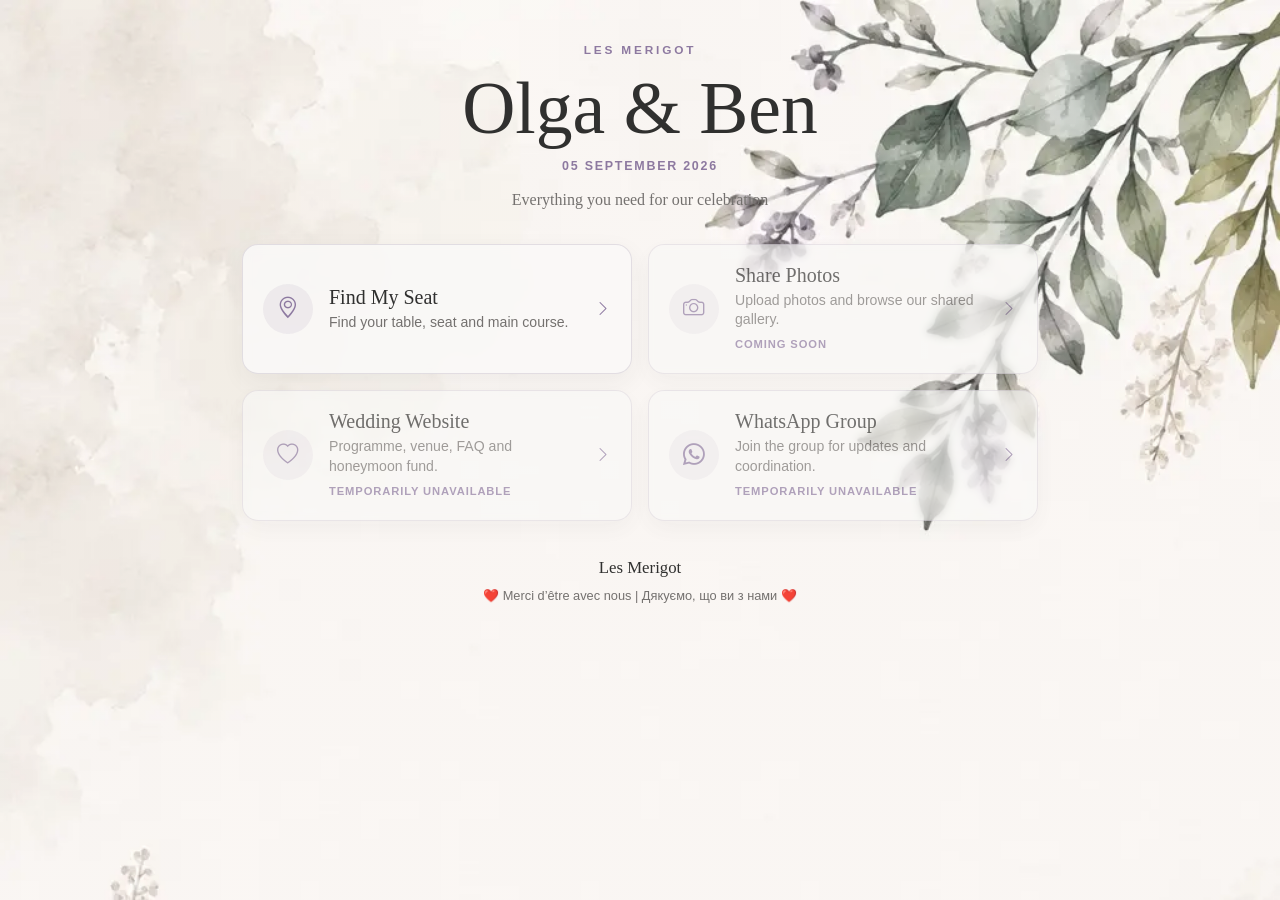
==== index.html @ 55fa8c49 "edited footer" ====
<!DOCTYPE html>
<html lang="en">
<head>
    <meta charset="UTF-8">

    <meta
        name="viewport"
        content="width=device-width, initial-scale=1"
    >

    <meta
        name="description"
        content="Les Merigot Wedding Hub"
    >

    <title>Les Merigot Wedding Hub</title>

    <link
        href="https://cdn.jsdelivr.net/npm/bootstrap@5.3.7/dist/css/bootstrap.min.css"
        rel="stylesheet"
    >

    <link
        href="https://cdn.jsdelivr.net/npm/bootstrap-icons@1.13.1/font/bootstrap-icons.css"
        rel="stylesheet"
    >

    <link rel="stylesheet" href="style.css">
</head>

<body>

<main class="wedding-hub">

    <header class="wedding-header text-center">

        <p class="hub-brand">
            LES MERIGOT
        </p>

        <h1
            id="weddingName"
            class="couple-title"
        >
            Olga &amp; Ben
        </h1>

        <p
            id="weddingDate"
            class="wedding-date"
        >
            05 September 2026
        </p>

        <p class="wedding-subtitle">
            Everything you need for our celebration
        </p>

    </header>

    <section
        class="container wedding-menu"
        aria-label="Wedding Hub"
    >

        <div class="row g-3 justify-content-center">

            <!-- Find My Seat -->

            <div class="col-12 col-md-6">

                <a
                    href="seat.html"
                    class="feature-link"
                    aria-label="Find your seat"
                >

                    <article class="feature-card">

                        <div class="feature-icon-wrapper">
                            <i
                                class="bi bi-geo-alt"
                                aria-hidden="true"
                            ></i>
                        </div>

                        <div class="feature-content">

                            <h2>Find My Seat</h2>

                            <p>
                                Find your table, seat and main course.
                            </p>

                        </div>

                        <i
                            class="bi bi-chevron-right feature-arrow"
                            aria-hidden="true"
                        ></i>

                    </article>

                </a>

            </div>

            <!-- Share Photos -->

            <div class="col-12 col-md-6">

                <a
                    id="photoUploadLink"
                    href="#"
                    class="feature-link feature-disabled"
                    aria-label="Share wedding photos"
                    aria-disabled="true"
                >

                    <article class="feature-card">

                        <div class="feature-icon-wrapper">
                            <i
                                class="bi bi-camera"
                                aria-hidden="true"
                            ></i>
                        </div>

                        <div class="feature-content">

                            <h2>Share Photos</h2>

                            <p>
                                Upload photos and browse our shared gallery.
                            </p>

                            <span
                                id="photoStatus"
                                class="coming-soon"
                            >
                                Loading
                            </span>

                        </div>

                        <i
                            class="bi bi-chevron-right feature-arrow"
                            aria-hidden="true"
                        ></i>

                    </article>

                </a>

            </div>

            <!-- Wedding Website -->

            <div class="col-12 col-md-6">

                <a
                    id="weddingWebsiteLink"
                    href="#"
                    class="feature-link feature-disabled"
                    aria-label="Open our wedding website"
                    aria-disabled="true"
                >

                    <article class="feature-card">

                        <div class="feature-icon-wrapper">
                            <i
                                class="bi bi-heart"
                                aria-hidden="true"
                            ></i>
                        </div>

                        <div class="feature-content">

                            <h2>Wedding Website</h2>

                            <p>
                                Programme, venue, FAQ and honeymoon fund.
                            </p>

                            <span
                                id="websiteStatus"
                                class="coming-soon"
                            >
                                Loading
                            </span>

                        </div>

                        <i
                            class="bi bi-chevron-right feature-arrow"
                            aria-hidden="true"
                        ></i>

                    </article>

                </a>

            </div>

            <!-- WhatsApp -->

            <div class="col-12 col-md-6">

                <a
                    id="whatsappGroupLink"
                    href="#"
                    class="feature-link feature-disabled"
                    aria-label="Join our WhatsApp group"
                    aria-disabled="true"
                >

                    <article class="feature-card">

                        <div class="feature-icon-wrapper">
                            <i
                                class="bi bi-whatsapp"
                                aria-hidden="true"
                            ></i>
                        </div>

                        <div class="feature-content">

                            <h2>WhatsApp Group</h2>

                            <p>
                                Join the group for updates and coordination.
                            </p>

                            <span
                                id="whatsappStatus"
                                class="coming-soon"
                            >
                                Loading
                            </span>

                        </div>

                        <i
                            class="bi bi-chevron-right feature-arrow"
                            aria-hidden="true"
                        ></i>

                    </article>

                </a>

            </div>

        </div>

    </section>

    <footer class="wedding-footer text-center">

        <p>
            Les Merigot
        </p>

        <span>
           ❤️ Merci d’être avec nous |  Дякуємо, що ви з нами ❤️
        </span>

    </footer>

</main>

<script src="config.js"></script>
<script src="app.js"></script>

</body>
</html>
---- style.css ----
:root {
    --background: #f4f3f1;
    --surface: rgba(250, 249, 247, 0.88);

    --lavender: #8d79a0;
    --lavender-dark: #746386;

    --botanical: #68705a;
    --botanical-soft: #dfe1da;

    --text-dark: #30302f;
    --text-muted: #74716f;

    --border: rgba(116, 99, 134, 0.18);

    --shadow:
        0 8px 24px rgba(48, 48, 47, 0.06);
}


/* --------------------------------------------------
   GLOBAL
-------------------------------------------------- */

* {
    box-sizing: border-box;
}

html {
    min-height: 100%;
}

body {
    min-height: 100vh;
    margin: 0;

    background-color: var(--background);

    background-image:
        linear-gradient(
            rgba(244, 243, 241, 0.08),
            rgba(244, 243, 241, 0.08)
        ),
        url("backdrop.webp");

    background-repeat: no-repeat;
    background-position: center top;
    background-size: cover;
    background-attachment: fixed;

    color: var(--text-dark);

    font-family:
        Arial,
        Helvetica,
        sans-serif;
}

a {
    color: inherit;
}


/* --------------------------------------------------
   WEDDING HUB
-------------------------------------------------- */

.wedding-hub {
    min-height: 100vh;
    padding: 42px 0 30px;
}


/* --------------------------------------------------
   HEADER
-------------------------------------------------- */

.wedding-header {
    width: min(90%, 680px);
    margin: 0 auto 32px;
    text-align: center;
}


/* LES MERIGOT */

.hub-brand {
    margin: 0 0 10px;

    color: var(--lavender);

    font-size: 0.74rem;
    font-weight: 700;

    letter-spacing: 0.24em;
    text-transform: uppercase;
}


/* OLGA & BENJAMIN */

.couple-title {
    margin: 0 0 10px;

    color: var(--text-dark);

    font-family:
        Georgia,
        "Times New Roman",
        serif;

    font-size: clamp(2.6rem, 9vw, 4.6rem);

    font-weight: 400;
    line-height: 1.05;
}


/* DATE */

.wedding-date {
    margin: 0 0 12px;

    color: var(--lavender);

    font-size: 0.78rem;
    font-weight: 600;

    letter-spacing: 0.14em;
    text-transform: uppercase;
}


/* SUBTITLE */

.wedding-subtitle {
    margin: 0;

    color: var(--text-muted);

    font-family:
        Georgia,
        "Times New Roman",
        serif;

    font-size: 1rem;
    line-height: 1.5;
}


/* --------------------------------------------------
   MENU
-------------------------------------------------- */

.wedding-menu {
    width: min(100%, 820px);
}


/* --------------------------------------------------
   FEATURE LINKS
-------------------------------------------------- */

.feature-link {
    display: block;
    height: 100%;

    color: inherit;
    text-decoration: none;
}


/* --------------------------------------------------
   FEATURE CARDS
-------------------------------------------------- */

.feature-card {
    display: flex;
    align-items: center;

    height: 100%;
    min-height: 112px;

    padding: 18px 20px;

    border: 1px solid var(--border);
    border-radius: 16px;

    background: var(--surface);

    box-shadow: var(--shadow);

    -webkit-backdrop-filter: blur(4px);
    backdrop-filter: blur(4px);

    transition:
        transform 180ms ease,
        box-shadow 180ms ease,
        border-color 180ms ease;
}


.feature-link:not(.feature-disabled):hover .feature-card,
.feature-link:not(.feature-disabled):focus-visible .feature-card {
    transform: translateY(-2px);

    border-color:
        rgba(141, 121, 160, 0.42);

    box-shadow:
        0 12px 28px
        rgba(48, 48, 47, 0.10);
}


.feature-link:focus-visible {
    border-radius: 16px;

    outline:
        3px solid
        rgba(141, 121, 160, 0.28);

    outline-offset: 3px;
}


/* --------------------------------------------------
   DISABLED CARD
-------------------------------------------------- */

.feature-disabled {
    cursor: default;
    pointer-events: none;
}

.feature-disabled .feature-card {
    opacity: 0.68;
}


/* --------------------------------------------------
   CARD ICON
-------------------------------------------------- */

.feature-icon-wrapper {
    display: grid;

    flex: 0 0 50px;

    width: 50px;
    height: 50px;

    margin-right: 16px;

    place-items: center;

    border-radius: 50%;

    background:
        rgba(141, 121, 160, 0.10);

    color: var(--lavender);

    font-size: 1.35rem;
}


/* --------------------------------------------------
   CARD CONTENT
-------------------------------------------------- */

.feature-content {
    flex: 1;
    min-width: 0;
}


.feature-content h2 {
    margin: 0 0 4px;

    color: var(--text-dark);

    font-family:
        Georgia,
        "Times New Roman",
        serif;

    font-size: 1.25rem;
    font-weight: 400;
}


.feature-content p {
    margin: 0;

    color: var(--text-muted);

    font-size: 0.88rem;
    line-height: 1.4;
}


/* --------------------------------------------------
   ARROW
-------------------------------------------------- */

.feature-arrow {
    margin-left: 14px;

    color: var(--lavender);

    font-size: 1rem;
}


/* --------------------------------------------------
   LOADING / COMING SOON
-------------------------------------------------- */

.coming-soon {
    display: inline-block;

    margin-top: 6px;

    color: var(--lavender);

    font-size: 0.70rem;
    font-weight: 700;

    letter-spacing: 0.08em;
    text-transform: uppercase;
}


/* --------------------------------------------------
   FOOTER
-------------------------------------------------- */

.wedding-footer {
    padding: 34px 20px 0;

    color: var(--text-muted);
}


.wedding-footer p {
    margin-bottom: 3px;

    color: var(--text-dark);

    font-family:
        Georgia,
        "Times New Roman",
        serif;

    font-size: 1.05rem;
}


.wedding-footer span {
    font-size: 0.80rem;
}


/* ==================================================
   FIND MY SEAT
================================================== */


/* GENERAL HEADINGS */

h1 {
    color: var(--text-dark);

    font-family:
        Georgia,
        "Times New Roman",
        serif;

    font-weight: 400;
}


/* --------------------------------------------------
   SEAT SEARCH CARD
-------------------------------------------------- */

.card {
    border: 1px solid var(--border);
    border-radius: 16px;

    background: var(--surface);

    box-shadow: var(--shadow);

    -webkit-backdrop-filter: blur(4px);
    backdrop-filter: blur(4px);
}


/* --------------------------------------------------
   SEARCH INPUT
-------------------------------------------------- */

.form-control {
    border:
        1px solid
        rgba(116, 99, 134, 0.22);

    border-radius: 12px;

    background:
        rgba(255, 255, 255, 0.88);

    color: var(--text-dark);
}


.form-control::placeholder {
    color: #969190;
}


.form-control:focus {
    border-color: var(--lavender);

    background:
        rgba(255, 255, 255, 0.95);

    box-shadow:
        0 0 0 0.2rem
        rgba(141, 121, 160, 0.14);

    outline: none;
}


/* --------------------------------------------------
   SEARCH RESULTS
-------------------------------------------------- */

.list-group-item {
    border-color: var(--border);

    background:
        rgba(250, 249, 247, 0.92);
}


.list-group-item-action:hover,
.list-group-item-action:focus {
    background:
        rgba(141, 121, 160, 0.08);
}


/* --------------------------------------------------
   BUTTONS
-------------------------------------------------- */

.btn-success {
    border-color: var(--lavender);

    background: var(--lavender);
}


.btn-success:hover,
.btn-success:focus {
    border-color: var(--lavender-dark);

    background: var(--lavender-dark);
}


.btn-outline-success {
    border-color: var(--lavender);

    color: var(--lavender-dark);
}


.btn-outline-success:hover,
.btn-outline-success:focus {
    border-color: var(--lavender);

    background: var(--lavender);

    color: #ffffff;
}


/* ==================================================
   MOBILE
================================================== */

@media (max-width: 575.98px) {

    body {
        background-position: center top;
        background-size: cover;
        background-attachment: scroll;
    }


    .wedding-hub {
        padding-top: 30px;
    }


    .wedding-header {
        margin-bottom: 24px;
    }


    .hub-brand {
        margin-bottom: 8px;

        font-size: 0.68rem;

        letter-spacing: 0.22em;
    }


    .couple-title {
        font-size: clamp(
            2.35rem,
            11vw,
            3.4rem
        );
    }


    .wedding-date {
        font-size: 0.72rem;
    }


    .wedding-subtitle {
        font-size: 0.92rem;
    }


    .feature-card {
        min-height: 104px;

        padding: 16px;

        border-radius: 14px;
    }


    .feature-icon-wrapper {
        flex-basis: 46px;

        width: 46px;
        height: 46px;

        margin-right: 13px;

        font-size: 1.18rem;
    }


    .feature-content h2 {
        font-size: 1.12rem;
    }


    .feature-content p {
        font-size: 0.82rem;
    }


    .feature-arrow {
        margin-left: 8px;
    }


    .wedding-footer {
        padding-top: 28px;
    }
}


/* ==================================================
   REDUCED MOTION
================================================== */

@media (prefers-reduced-motion: reduce) {

    *,
    *::before,
    *::after {
        scroll-behavior: auto !important;
        transition: none !important;
    }
}
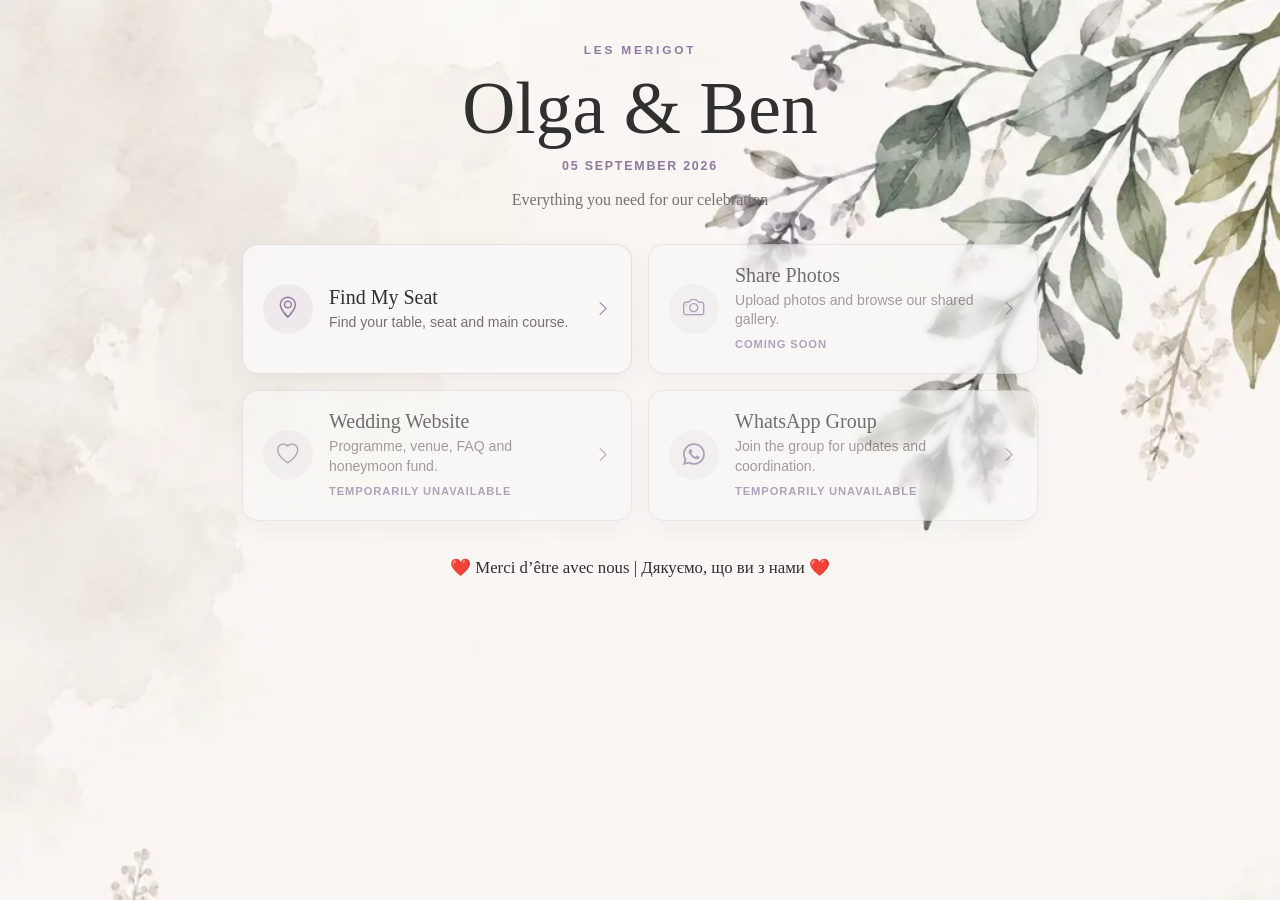
==== commit 912bc644: "changed footer" ====
--- a/index.html
+++ b/index.html
@@ -259,12 +259,9 @@
     <footer class="wedding-footer text-center">
 
         <p>
-            Les Merigot
-        </p>
-
-        <span>
            ❤️ Merci d’être avec nous |  Дякуємо, що ви з нами ❤️
-        </span>
+        </p>
+        
 
     </footer>
 
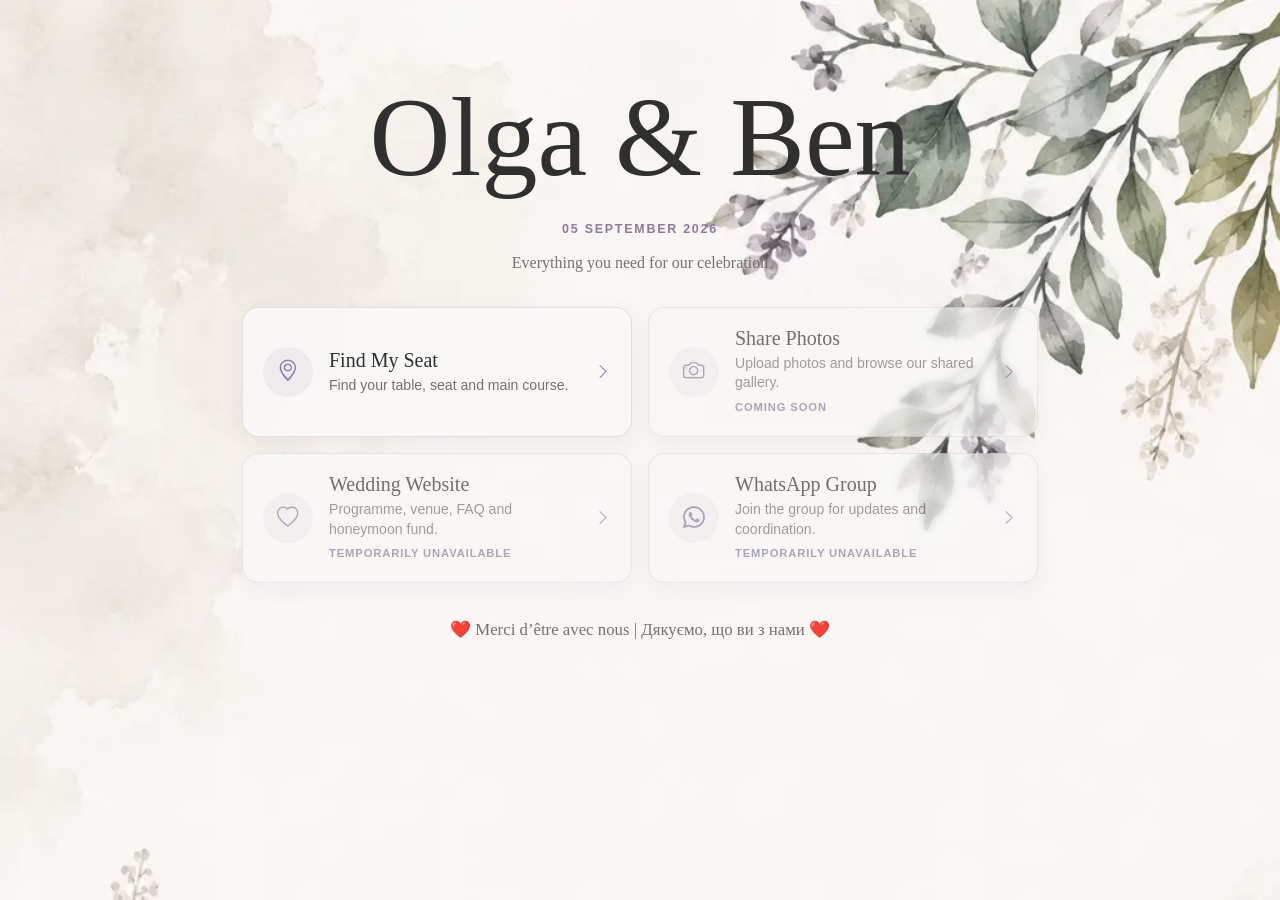
==== commit bd9a3193: "changed font" ====
--- a/index.html
+++ b/index.html
@@ -24,7 +24,13 @@
         href="https://cdn.jsdelivr.net/npm/bootstrap-icons@1.13.1/font/bootstrap-icons.css"
         rel="stylesheet"
     >
-
+    <link rel="preconnect" href="https://fonts.googleapis.com">
+    <link rel="preconnect" href="https://fonts.gstatic.com" crossorigin>
+
+    <link
+        href="https://fonts.googleapis.com/css2?family=Italianno&display=swap"
+        rel="stylesheet"
+    >   
     <link rel="stylesheet" href="style.css">
 </head>
 
@@ -33,10 +39,6 @@
 <main class="wedding-hub">
 
     <header class="wedding-header text-center">
-
-        <p class="hub-brand">
-            LES MERIGOT
-        </p>
 
         <h1
             id="weddingName"
--- a/style.css
+++ b/style.css
@@ -1,3 +1,12 @@
+@font-face {
+    font-family: "Scriptina";
+    src: url("https://d1mviimjnzagon.cloudfront.net/fonts/scriptina/v1/scriptina.woff2")
+         format("woff2");
+    font-weight: normal;
+    font-style: normal;
+    font-display: swap;
+}
+
 :root {
     --background: #f4f3f1;
     --surface: rgba(250, 249, 247, 0.88);
@@ -77,15 +86,18 @@
 
 .wedding-header {
     width: min(90%, 680px);
+
     margin: 0 auto 32px;
-    text-align: center;
-}
-
-
-/* LES MERIGOT */
+
+    padding-top: 45px;
+}
+
+
+
+/* LES MERIGOT 
 
 .hub-brand {
-    margin: 0 0 10px;
+    margin: 0 0 50px;
 
     color: var(--lavender);
 
@@ -100,191 +112,188 @@
 /* OLGA & BENJAMIN */
 
 .couple-title {
-    margin: 0 0 10px;
+    margin: 0 0 32px;
 
     color: var(--text-dark);
+
+    font-family: "Scriptina", cursive;
+
+    font-size: clamp(4.5rem, 15vw, 7rem);
+
+    font-weight: 400;
+    line-height: 0.9;
+}
+
+
+/* DATE */
+
+.wedding-date {
+    margin: 0 0 12px;
+
+    color: var(--lavender);
+
+    font-size: 0.78rem;
+    font-weight: 600;
+
+    letter-spacing: 0.14em;
+    text-transform: uppercase;
+}
+
+
+/* SUBTITLE */
+
+.wedding-subtitle {
+    margin: 0;
+
+    color: var(--text-muted);
 
     font-family:
         Georgia,
         "Times New Roman",
         serif;
 
-    font-size: clamp(2.6rem, 9vw, 4.6rem);
-
-    font-weight: 400;
-    line-height: 1.05;
-}
-
-
-/* DATE */
-
-.wedding-date {
-    margin: 0 0 12px;
+    font-size: 1rem;
+    line-height: 1.5;
+}
+
+
+/* --------------------------------------------------
+   MENU
+-------------------------------------------------- */
+
+.wedding-menu {
+    width: min(100%, 820px);
+}
+
+
+/* --------------------------------------------------
+   FEATURE LINKS
+-------------------------------------------------- */
+
+.feature-link {
+    display: block;
+    height: 100%;
+
+    color: inherit;
+    text-decoration: none;
+}
+
+
+/* --------------------------------------------------
+   FEATURE CARDS
+-------------------------------------------------- */
+
+.feature-card {
+    display: flex;
+    align-items: center;
+
+    height: 100%;
+    min-height: 112px;
+
+    padding: 18px 20px;
+
+    border: 1px solid var(--border);
+    border-radius: 16px;
+
+    background: var(--surface);
+
+    box-shadow: var(--shadow);
+
+    -webkit-backdrop-filter: blur(4px);
+    backdrop-filter: blur(4px);
+
+    transition:
+        transform 180ms ease,
+        box-shadow 180ms ease,
+        border-color 180ms ease;
+}
+
+
+.feature-link:not(.feature-disabled):hover .feature-card,
+.feature-link:not(.feature-disabled):focus-visible .feature-card {
+    transform: translateY(-2px);
+
+    border-color:
+        rgba(141, 121, 160, 0.42);
+
+    box-shadow:
+        0 12px 28px
+        rgba(48, 48, 47, 0.10);
+}
+
+
+.feature-link:focus-visible {
+    border-radius: 16px;
+
+    outline:
+        3px solid
+        rgba(141, 121, 160, 0.28);
+
+    outline-offset: 3px;
+}
+
+
+/* --------------------------------------------------
+   DISABLED CARD
+-------------------------------------------------- */
+
+.feature-disabled {
+    cursor: default;
+    pointer-events: none;
+}
+
+.feature-disabled .feature-card {
+    opacity: 0.68;
+}
+
+
+/* --------------------------------------------------
+   CARD ICON
+-------------------------------------------------- */
+
+.feature-icon-wrapper {
+    display: grid;
+
+    flex: 0 0 50px;
+
+    width: 50px;
+    height: 50px;
+
+    margin-right: 16px;
+
+    place-items: center;
+
+    border-radius: 50%;
+
+    background:
+        rgba(141, 121, 160, 0.10);
 
     color: var(--lavender);
 
-    font-size: 0.78rem;
-    font-weight: 600;
-
-    letter-spacing: 0.14em;
-    text-transform: uppercase;
-}
-
-
-/* SUBTITLE */
-
-.wedding-subtitle {
-    margin: 0;
-
-    color: var(--text-muted);
+    font-size: 1.35rem;
+}
+
+
+/* --------------------------------------------------
+   CARD CONTENT
+-------------------------------------------------- */
+
+.feature-content {
+    flex: 1;
+    min-width: 0;
+}
+
+
+.feature-content h2 {
+    margin: 0 0 4px;
+
+    color: var(--text-dark);
 
     font-family:
         Georgia,
         "Times New Roman",
         serif;
 
-    font-size: 1rem;
-    line-height: 1.5;
-}
-
-
-/* --------------------------------------------------
-   MENU
--------------------------------------------------- */
-
-.wedding-menu {
-    width: min(100%, 820px);
-}
-
-
-/* --------------------------------------------------
-   FEATURE LINKS
--------------------------------------------------- */
-
-.feature-link {
-    display: block;
-    height: 100%;
-
-    color: inherit;
-    text-decoration: none;
-}
-
-
-/* --------------------------------------------------
-   FEATURE CARDS
--------------------------------------------------- */
-
-.feature-card {
-    display: flex;
-    align-items: center;
-
-    height: 100%;
-    min-height: 112px;
-
-    padding: 18px 20px;
-
-    border: 1px solid var(--border);
-    border-radius: 16px;
-
-    background: var(--surface);
-
-    box-shadow: var(--shadow);
-
-    -webkit-backdrop-filter: blur(4px);
-    backdrop-filter: blur(4px);
-
-    transition:
-        transform 180ms ease,
-        box-shadow 180ms ease,
-        border-color 180ms ease;
-}
-
-
-.feature-link:not(.feature-disabled):hover .feature-card,
-.feature-link:not(.feature-disabled):focus-visible .feature-card {
-    transform: translateY(-2px);
-
-    border-color:
-        rgba(141, 121, 160, 0.42);
-
-    box-shadow:
-        0 12px 28px
-        rgba(48, 48, 47, 0.10);
-}
-
-
-.feature-link:focus-visible {
-    border-radius: 16px;
-
-    outline:
-        3px solid
-        rgba(141, 121, 160, 0.28);
-
-    outline-offset: 3px;
-}
-
-
-/* --------------------------------------------------
-   DISABLED CARD
--------------------------------------------------- */
-
-.feature-disabled {
-    cursor: default;
-    pointer-events: none;
-}
-
-.feature-disabled .feature-card {
-    opacity: 0.68;
-}
-
-
-/* --------------------------------------------------
-   CARD ICON
--------------------------------------------------- */
-
-.feature-icon-wrapper {
-    display: grid;
-
-    flex: 0 0 50px;
-
-    width: 50px;
-    height: 50px;
-
-    margin-right: 16px;
-
-    place-items: center;
-
-    border-radius: 50%;
-
-    background:
-        rgba(141, 121, 160, 0.10);
-
-    color: var(--lavender);
-
-    font-size: 1.35rem;
-}
-
-
-/* --------------------------------------------------
-   CARD CONTENT
--------------------------------------------------- */
-
-.feature-content {
-    flex: 1;
-    min-width: 0;
-}
-
-
-.feature-content h2 {
-    margin: 0 0 4px;
-
-    color: var(--text-dark);
-
-    font-family:
-        Georgia,
-        "Times New Roman",
-        serif;
-
     font-size: 1.25rem;
     font-weight: 400;
 }
@@ -346,7 +355,7 @@
 .wedding-footer p {
     margin-bottom: 3px;
 
-    color: var(--text-dark);
+    color: var(--text-muted);
 
     font-family:
         Georgia,
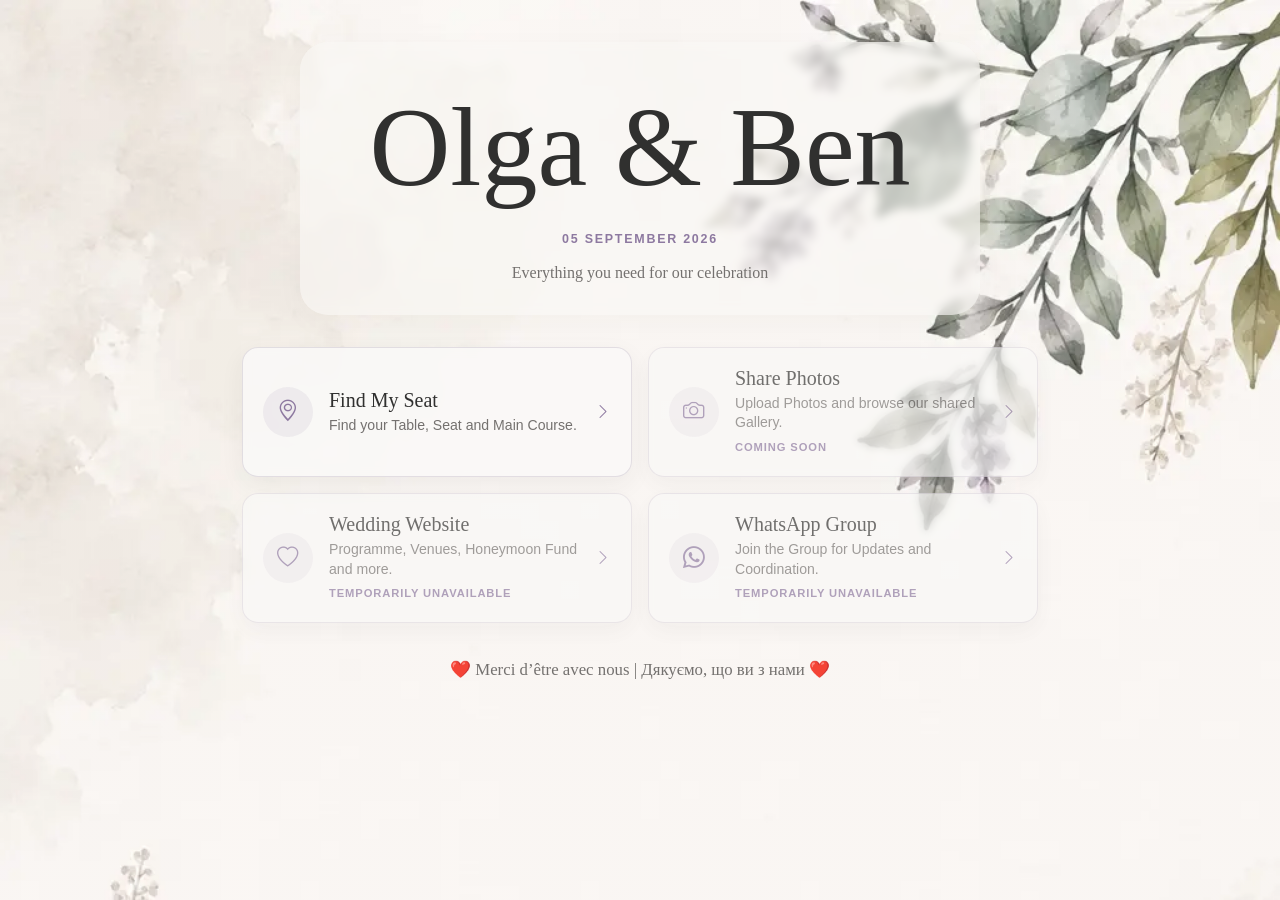
==== commit 59b2df54: "added backgroung for the header" ====
--- a/index.html
+++ b/index.html
@@ -91,7 +91,7 @@
                             <h2>Find My Seat</h2>
 
                             <p>
-                                Find your table, seat and main course.
+                                Find your Table, Seat and Main Course.
                             </p>
 
                         </div>
@@ -133,7 +133,7 @@
                             <h2>Share Photos</h2>
 
                             <p>
-                                Upload photos and browse our shared gallery.
+                                Upload Photos and browse our shared Gallery.
                             </p>
 
                             <span
@@ -182,7 +182,7 @@
                             <h2>Wedding Website</h2>
 
                             <p>
-                                Programme, venue, FAQ and honeymoon fund.
+                                Programme, Venues, Honeymoon Fund and more.
                             </p>
 
                             <span
@@ -231,7 +231,7 @@
                             <h2>WhatsApp Group</h2>
 
                             <p>
-                                Join the group for updates and coordination.
+                                Join the Group for Updates and Coordination.
                             </p>
 
                             <span
--- a/style.css
+++ b/style.css
@@ -89,7 +89,22 @@
 
     margin: 0 auto 32px;
 
-    padding-top: 45px;
+    padding:
+        55px
+        28px
+        30px;
+
+    background:
+        rgba(248, 247, 244, 0.62);
+
+    border-radius: 28px;
+
+    box-shadow:
+        0 8px 30px
+        rgba(48, 48, 47, 0.03);
+
+    -webkit-backdrop-filter: blur(5px);
+    backdrop-filter: blur(5px);
 }
 
 
@@ -518,8 +533,18 @@
 
 
     .wedding-header {
-        margin-bottom: 24px;
-    }
+        width: calc(100% - 32px);
+
+        margin: 0 auto 24px;
+
+        padding:
+            48px
+            18px
+            24px;
+
+        border-radius: 22px;
+    }
+
 
 
     .hub-brand {
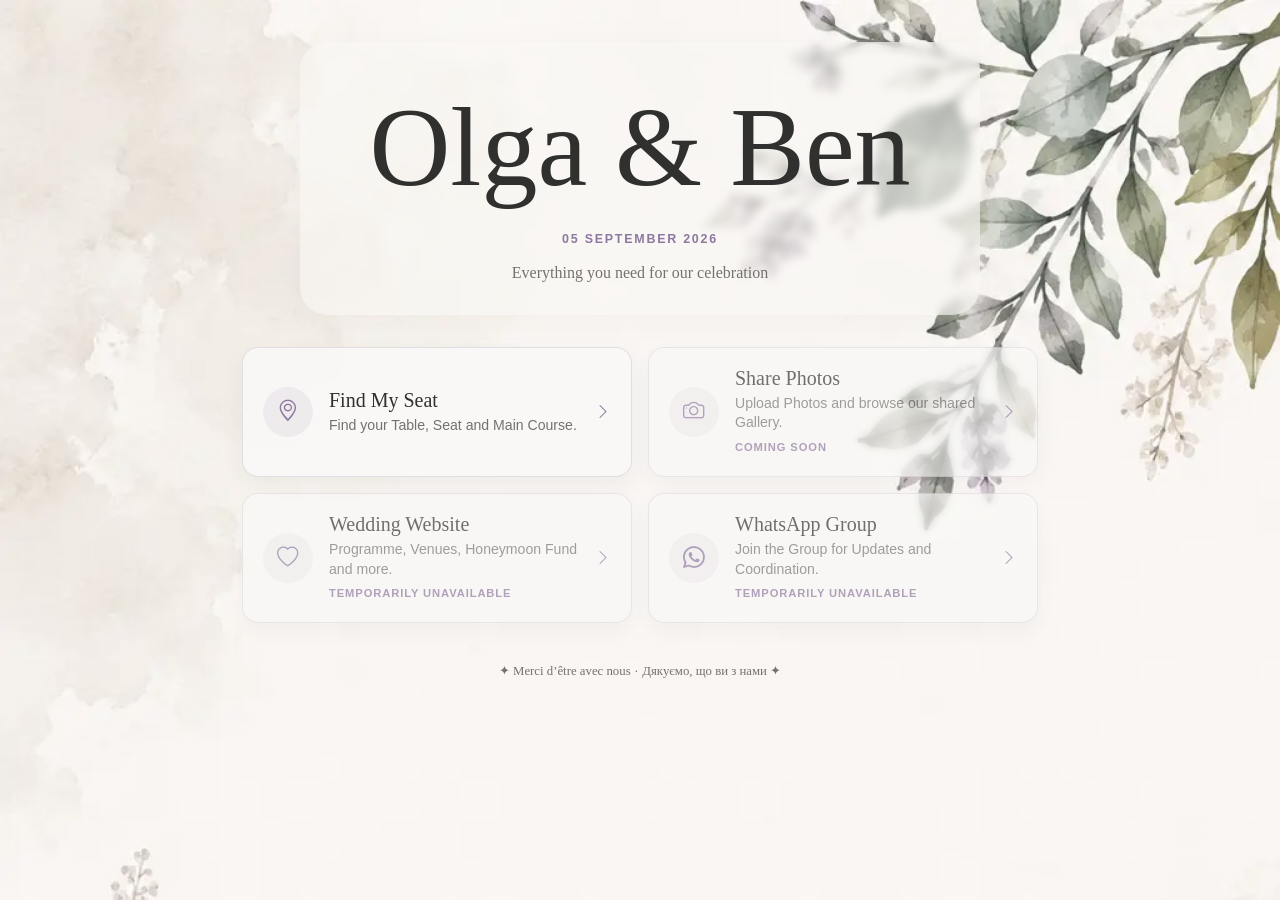
==== commit 46d37962: "footer update" ====
--- a/index.html
+++ b/index.html
@@ -259,12 +259,11 @@
     </section>
 
     <footer class="wedding-footer text-center">
-
-        <p>
-           ❤️ Merci d’être avec nous |  Дякуємо, що ви з нами ❤️
+        <p class="footer-message">
+            <span>✦ Merci d’être avec nous</span>
+            <span class="footer-divider">·</span>
+            <span>Дякуємо, що ви з нами ✦</span>
         </p>
-        
-
     </footer>
 
 </main>
--- a/style.css
+++ b/style.css
@@ -361,14 +361,13 @@
 -------------------------------------------------- */
 
 .wedding-footer {
-    padding: 34px 20px 0;
+    padding: 34px 12px 0;
 
     color: var(--text-muted);
 }
 
-
 .wedding-footer p {
-    margin-bottom: 3px;
+    margin: 0;
 
     color: var(--text-muted);
 
@@ -377,12 +376,37 @@
         "Times New Roman",
         serif;
 
-    font-size: 1.05rem;
-}
-
+    font-size: clamp(0.72rem, 2.8vw, 1.05rem);
+    line-height: 1.5;
+
+    white-space: nowrap;
+}
 
 .wedding-footer span {
     font-size: 0.80rem;
+}
+
+
+/* MOBILE FOOTER */
+
+@media (max-width: 575.98px) {
+
+    .wedding-footer {
+        padding:
+            28px
+            8px
+            0;
+    }
+
+    .wedding-footer p {
+        font-size: clamp(
+            0.70rem,
+            3vw,
+            0.82rem
+        );
+
+        letter-spacing: -0.01em;
+    }
 }
 
 
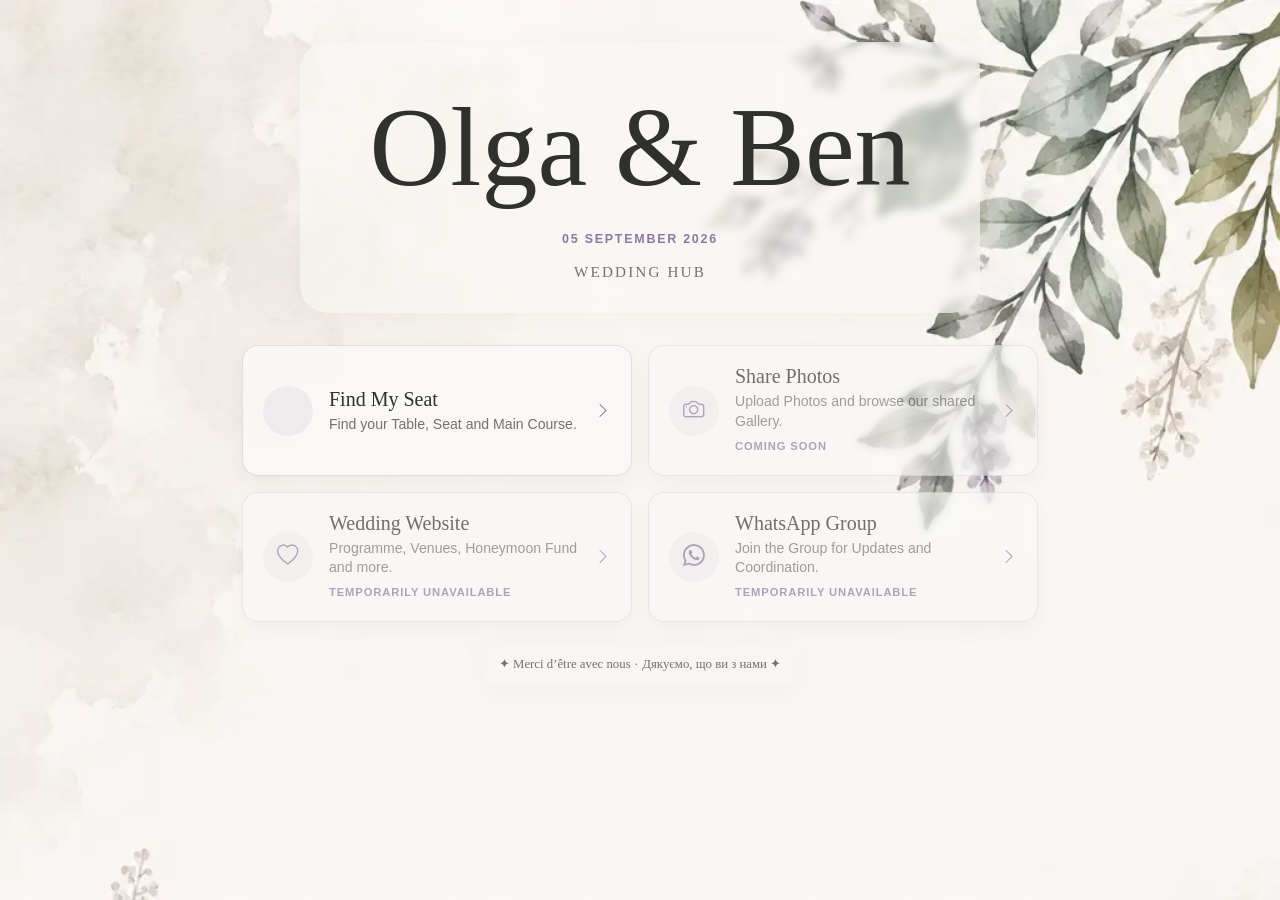
==== commit 854203cb: "find my seat page and wedding hub" ====
--- a/index.html
+++ b/index.html
@@ -55,7 +55,7 @@
         </p>
 
         <p class="wedding-subtitle">
-            Everything you need for our celebration
+            Wedding Hub
         </p>
 
     </header>
@@ -81,7 +81,7 @@
 
                         <div class="feature-icon-wrapper">
                             <i
-                                class="bi bi-geo-alt"
+                                class="bi bi-fork-knife"
                                 aria-hidden="true"
                             ></i>
                         </div>
--- a/style.css
+++ b/style.css
@@ -167,8 +167,9 @@
         "Times New Roman",
         serif;
 
-    font-size: 1rem;
-    line-height: 1.5;
+    font-size: 0.95rem;
+    letter-spacing: 0.14em;
+    text-transform: uppercase;
 }
 
 
@@ -361,9 +362,22 @@
 -------------------------------------------------- */
 
 .wedding-footer {
-    padding: 34px 12px 0;
+    width: fit-content;
+    max-width: calc(100% - 24px);
+
+    margin: 20px auto 0;
+
+    padding: 10px 18px;
 
     color: var(--text-muted);
+
+    background: rgba(248, 247, 244, 0.82);
+
+    border-radius: 18px;
+
+    box-shadow:
+        0 8px 30px
+        rgba(48, 48, 47, 0.03);
 }
 
 .wedding-footer p {
@@ -377,7 +391,7 @@
         serif;
 
     font-size: clamp(0.72rem, 2.8vw, 1.05rem);
-    line-height: 1.5;
+    line-height: 1.3;
 
     white-space: nowrap;
 }
@@ -392,40 +406,173 @@
 @media (max-width: 575.98px) {
 
     .wedding-footer {
-        padding:
-            28px
-            8px
-            0;
+        width: fit-content;
+        max-width: calc(100% - 16px);
+
+        margin: 16px auto 0;
+
+        /* Slightly more vertical padding keeps
+           the text visually centered */
+        padding: 11px 10px 12px;
+
+        border-radius: 16px;
     }
 
     .wedding-footer p {
+        margin: 0;
+
         font-size: clamp(
-            0.70rem,
-            3vw,
-            0.82rem
+            0.68rem,
+            2.85vw,
+            0.80rem
         );
 
-        letter-spacing: -0.01em;
+        line-height: 1.25;
+        letter-spacing: -0.015em;
+
+        white-space: nowrap;
     }
 }
 
 
 /* ==================================================
-   FIND MY SEAT
+   FIND MY SEAT PAGE
 ================================================== */
 
 
-/* GENERAL HEADINGS */
-
-h1 {
-    color: var(--text-dark);
+/* --------------------------------------------------
+   GENERAL
+-------------------------------------------------- */
+
+.seat-page {
+    width: min(100%, 900px);
+}
+
+
+/* --------------------------------------------------
+   BACK TO WEDDING HUB
+-------------------------------------------------- */
+
+.seat-navigation {
+    width: min(100%, 680px);
+
+    margin:
+        0
+        auto
+        18px;
+}
+
+
+.hub-home-link {
+    display: inline-flex;
+    align-items: center;
+
+    gap: 8px;
+
+    padding: 9px 14px;
+
+    color: var(--text-muted);
+
+    background: rgba(248, 247, 244, 0.82);
+
+    border-radius: 16px;
 
     font-family:
         Georgia,
         "Times New Roman",
         serif;
 
+    font-size: 0.95rem;
     font-weight: 400;
+
+    letter-spacing: 0.14em;
+    text-transform: uppercase;
+
+    text-decoration: none;
+
+    box-shadow:
+        0 5px 18px
+        rgba(48, 48, 47, 0.03);
+
+    transition:
+        background 180ms ease,
+        transform 180ms ease;
+}
+
+.hub-home-link:hover,
+.hub-home-link:focus {
+    color: var(--text-muted);
+
+    background: rgba(248, 247, 244, 0.96);
+
+    transform: translateY(-1px);
+}
+
+
+/* --------------------------------------------------
+   FIND MY SEAT HEADING
+-------------------------------------------------- */
+
+.seat-heading {
+    width: fit-content;
+    max-width: calc(100% - 24px);
+
+    margin:
+        0
+        auto
+        22px;
+
+    padding:
+        14px
+        22px
+        16px;
+
+    text-align: center;
+
+    background:
+        rgba(248, 247, 244, 0.82);
+
+    border-radius: 18px;
+
+    box-shadow:
+        0 8px 30px
+        rgba(48, 48, 47, 0.03);
+}
+
+
+.seat-heading h1 {
+    margin:
+        0
+        0
+        4px;
+
+    color: var(--text-dark);
+
+    font-family:
+        Georgia,
+        "Times New Roman",
+        serif;
+
+    font-size: 1.8rem;
+    font-weight: 400;
+
+    line-height: 1.15;
+}
+
+
+.seat-heading p {
+    margin: 0;
+
+    color: var(--text-muted);
+
+    font-family:
+        Georgia,
+        "Times New Roman",
+        serif;
+
+    font-size: 0.82rem;
+
+    line-height: 1.35;
 }
 
 
@@ -435,6 +582,7 @@
 
 .card {
     border: 1px solid var(--border);
+
     border-radius: 16px;
 
     background: var(--surface);
@@ -551,6 +699,10 @@
     }
 
 
+    /* ----------------------------------------------
+       HOMEPAGE
+    ---------------------------------------------- */
+
     .wedding-hub {
         padding-top: 30px;
     }
@@ -559,7 +711,10 @@
     .wedding-header {
         width: calc(100% - 32px);
 
-        margin: 0 auto 24px;
+        margin:
+            0
+            auto
+            24px;
 
         padding:
             48px
@@ -568,7 +723,6 @@
 
         border-radius: 22px;
     }
-
 
 
     .hub-brand {
@@ -635,9 +789,104 @@
     }
 
 
+    /* ----------------------------------------------
+       FOOTER
+    ---------------------------------------------- */
+
     .wedding-footer {
-        padding-top: 28px;
-    }
+        width: fit-content;
+        max-width: calc(100% - 16px);
+
+        margin:
+            16px
+            auto
+            0;
+
+        padding:
+            11px
+            10px
+            12px;
+
+        border-radius: 16px;
+    }
+
+
+    .wedding-footer p {
+        margin: 0;
+
+        font-size: clamp(
+            0.68rem,
+            2.85vw,
+            0.80rem
+        );
+
+        line-height: 1.25;
+
+        letter-spacing: -0.015em;
+
+        white-space: nowrap;
+    }
+
+
+    /* ----------------------------------------------
+       FIND MY SEAT
+    ---------------------------------------------- */
+
+    .seat-page {
+        padding-top: 20px !important;
+    }
+
+
+    .seat-navigation {
+        width: calc(100% - 8px);
+
+        margin-bottom: 14px;
+    }
+
+
+    .hub-home-link {
+        padding: 8px 12px;
+
+        font-size: 0.92rem;
+
+        letter-spacing: 0.14em;
+    }
+
+
+    .seat-heading {
+        width: fit-content;
+        max-width: calc(100% - 16px);
+
+        margin-bottom: 16px;
+
+        padding:
+            12px
+            18px
+            14px;
+
+        border-radius: 16px;
+        }
+
+
+    .seat-heading h1 {
+        font-size: 1.65rem;
+    }
+
+
+    .seat-heading p {
+        font-size: 0.78rem;
+    }
+
+
+    .card {
+        border-radius: 14px;
+    }
+
+
+    .form-control {
+        font-size: 1rem;
+    }
+
 }
 
 
@@ -653,4 +902,5 @@
         scroll-behavior: auto !important;
         transition: none !important;
     }
+
 }
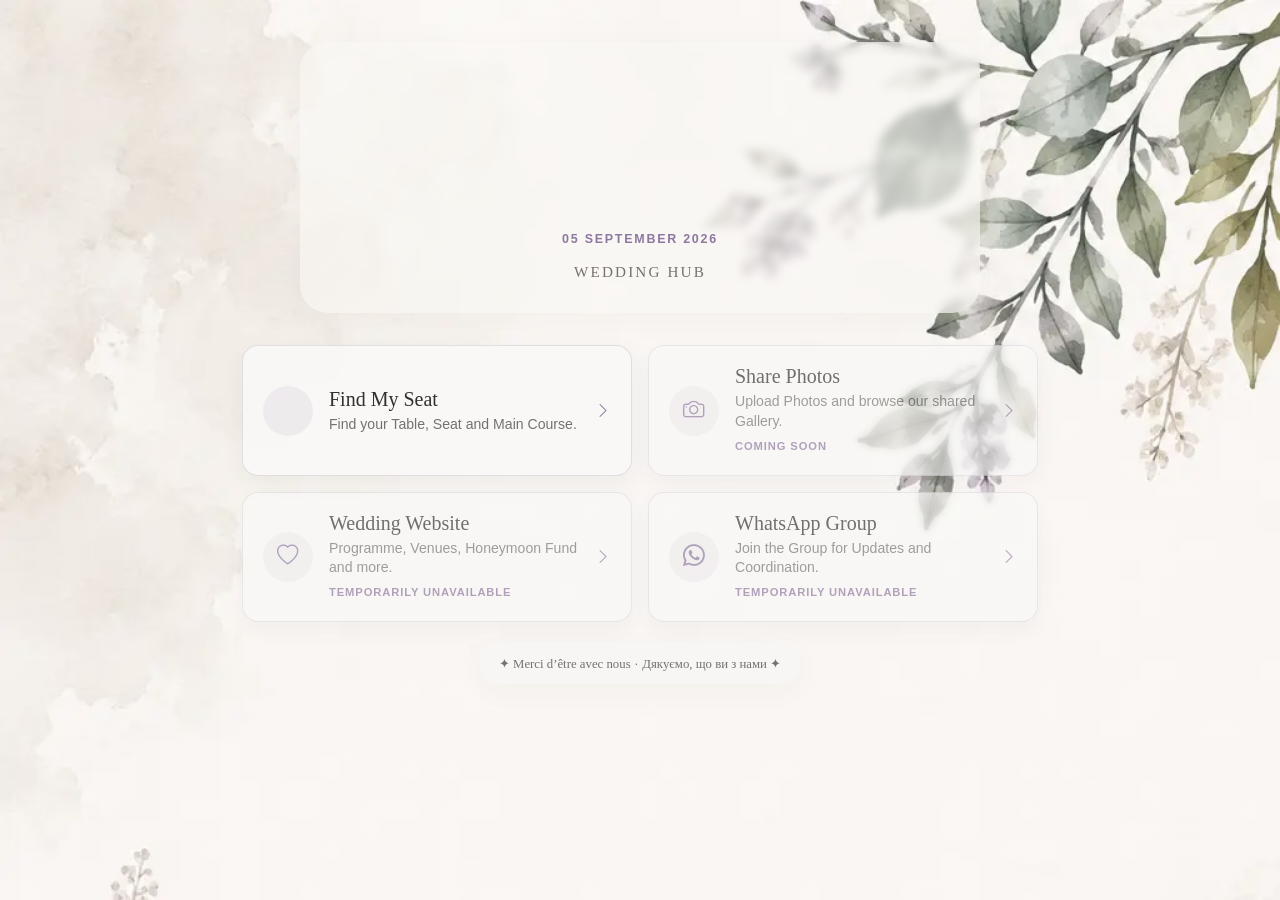
==== commit fafdf88f: "removed the blink of fonts" ====
--- a/index.html
+++ b/index.html
@@ -30,7 +30,15 @@
     <link
         href="https://fonts.googleapis.com/css2?family=Italianno&display=swap"
         rel="stylesheet"
-    >   
+    > 
+    <link
+        rel="preload"
+        href="https://d1mviimjnzagon.cloudfront.net/fonts/scriptina/v1/scriptina.woff2"
+        as="font"
+        type="font/woff2"
+        crossorigin
+    >  
+
     <link rel="stylesheet" href="style.css">
 </head>
 
@@ -271,5 +279,11 @@
 <script src="config.js"></script>
 <script src="app.js"></script>
 
+<script>
+    document.fonts.load('1em "Scriptina"').then(() => {
+        document.documentElement.classList.add("fonts-loaded");
+    });
+</script>
+
 </body>
 </html>
--- a/style.css
+++ b/style.css
@@ -2,9 +2,9 @@
     font-family: "Scriptina";
     src: url("https://d1mviimjnzagon.cloudfront.net/fonts/scriptina/v1/scriptina.woff2")
          format("woff2");
-    font-weight: normal;
+    font-weight: 400;
     font-style: normal;
-    font-display: swap;
+    font-display: block;
 }
 
 :root {
@@ -137,6 +137,15 @@
 
     font-weight: 400;
     line-height: 0.9;
+
+    opacity: 0;
+}
+
+
+.fonts-loaded .couple-title {
+    opacity: 1;
+
+    transition: opacity 180ms ease;
 }
 
 
@@ -685,6 +694,135 @@
     color: #ffffff;
 }
 
+/* --------------------------------------------------
+   INTERACTIVE SEATING MAP
+-------------------------------------------------- */
+
+.seating-map-section {
+    width: min(100%, 900px);
+
+    margin:
+        24px
+        auto
+        0;
+
+    padding: 18px;
+
+    background:
+        rgba(248, 247, 244, 0.88);
+
+    border-radius: 20px;
+
+    box-shadow:
+        0 8px 30px
+        rgba(48, 48, 47, 0.04);
+}
+
+
+.seating-map-section[hidden] {
+    display: none;
+}
+
+
+.seating-map-header {
+    display: flex;
+    align-items: center;
+    justify-content: space-between;
+
+    margin-bottom: 14px;
+}
+
+
+.seating-map-header h2 {
+    margin: 0;
+
+    color: var(--text-dark);
+
+    font-family:
+        Georgia,
+        "Times New Roman",
+        serif;
+
+    font-size: 1.35rem;
+    font-weight: 400;
+}
+
+
+.map-close-button {
+    display: grid;
+
+    width: 36px;
+    height: 36px;
+
+    padding: 0;
+
+    place-items: center;
+
+    border:
+        1px solid
+        var(--border);
+
+    border-radius: 50%;
+
+    background:
+        rgba(255, 255, 255, 0.72);
+
+    color: var(--lavender-dark);
+}
+
+
+.seating-map-container {
+    width: 100%;
+
+    overflow: hidden;
+
+    border-radius: 16px;
+
+    background:
+        rgba(248, 246, 241, 0.92);
+}
+
+
+.seating-map-container svg {
+    display: block;
+
+    width: 100%;
+    height: auto;
+
+    transition:
+        transform 300ms ease;
+}
+
+
+/* ACTIVE TABLE */
+
+.seating-map-container .table-group.is-active .table-shape,
+.seating-map-container .table-group.is-active .round-table {
+    fill: #f3ebf5 !important;
+
+    stroke: var(--lavender) !important;
+
+    stroke-width: 5 !important;
+}
+
+
+/* ACTIVE SEAT */
+
+.seating-map-container .seat-position.is-active .seat,
+.seating-map-container .seat-position.is-active use {
+    fill: var(--lavender) !important;
+
+    stroke: var(--lavender-dark) !important;
+
+    stroke-width: 4px !important;
+}
+
+
+.seating-map-container .seat-position.is-active .seat-label {
+    fill: #ffffff !important;
+
+    font-weight: 700 !important;
+}
 
 /* ==================================================
    MOBILE
@@ -887,6 +1025,33 @@
         font-size: 1rem;
     }
 
+    /* ----------------------------------------------
+        SEATING MAP
+    ---------------------------------------------- */
+
+    .seating-map-section {
+        margin-top: 18px;
+
+        padding: 12px;
+
+        border-radius: 18px;
+    }
+
+
+    .seating-map-header {
+        margin-bottom: 10px;
+    }
+
+
+    .seating-map-header h2 {
+        font-size: 1.2rem;
+    }
+
+
+    .seating-map-container {
+        border-radius: 14px;
+    }
+
 }
 
 
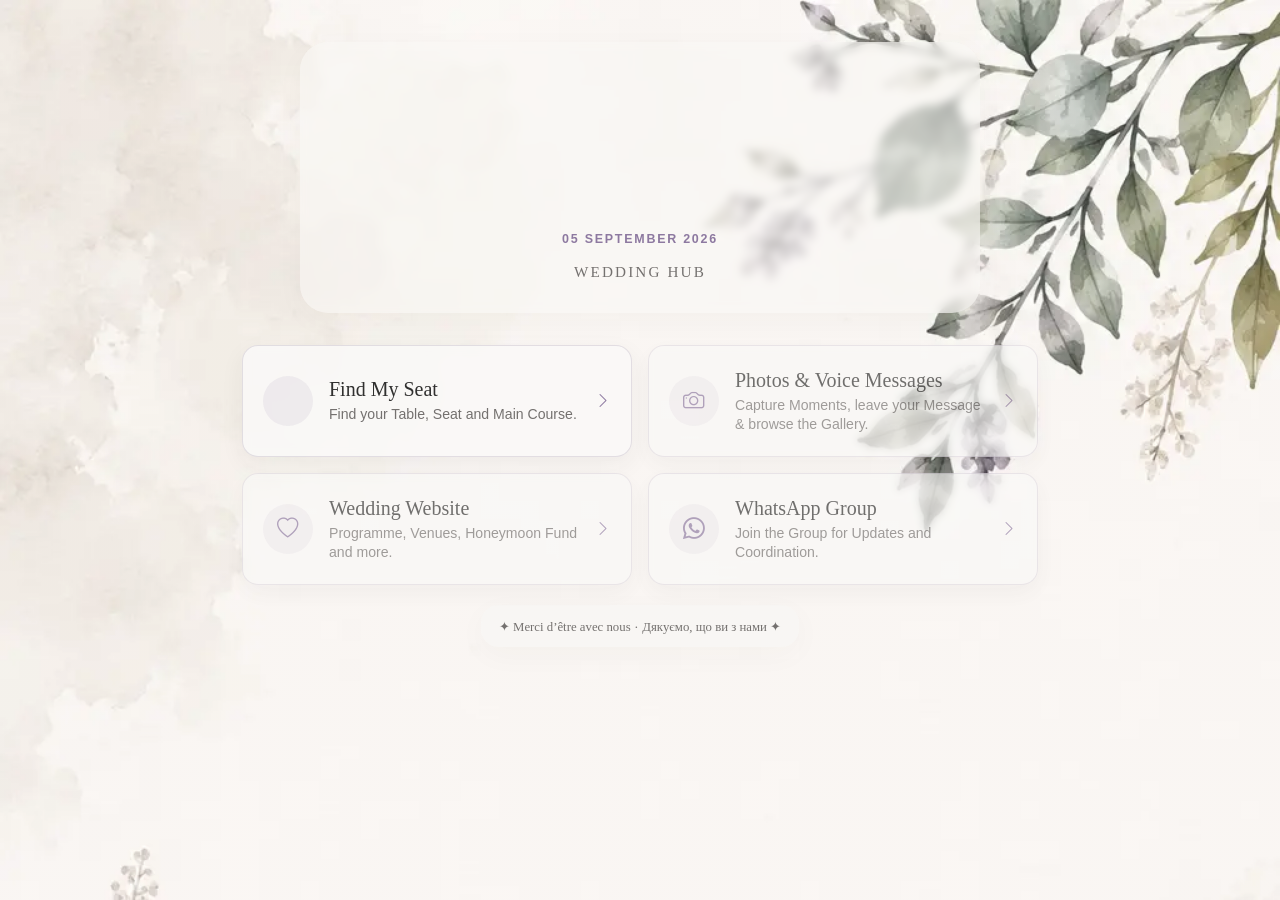
==== commit edd8bf60: "voice meaages note" ====
--- a/index.html
+++ b/index.html
@@ -138,10 +138,10 @@
 
                         <div class="feature-content">
 
-                            <h2>Share Photos</h2>
-
-                            <p>
-                                Upload Photos and browse our shared Gallery.
+                            <h2>Photos &amp; Voice Messages</h2>
+
+                            <p>
+                                Capture Moments, leave your Message & browse the Gallery.
                             </p>
 
                             <span
--- a/style.css
+++ b/style.css
@@ -145,7 +145,7 @@
 .fonts-loaded .couple-title {
     opacity: 1;
 
-    transition: opacity 180ms ease;
+    /* transition: opacity 180ms ease;*/
 }
 
 
@@ -352,7 +352,7 @@
 -------------------------------------------------- */
 
 .coming-soon {
-    display: inline-block;
+    display: none;
 
     margin-top: 6px;
 
@@ -873,11 +873,22 @@
 
 
     .couple-title {
+
+        display: inline-block;
+
         font-size: clamp(
-            2.35rem,
-            11vw,
-            3.4rem
+            3rem,
+            13vw,
+            4.2rem
         );
+        line-height: 1.35;
+
+        padding:
+            20px
+            8px
+            26px;
+
+        overflow: visible;
     }
 
 
